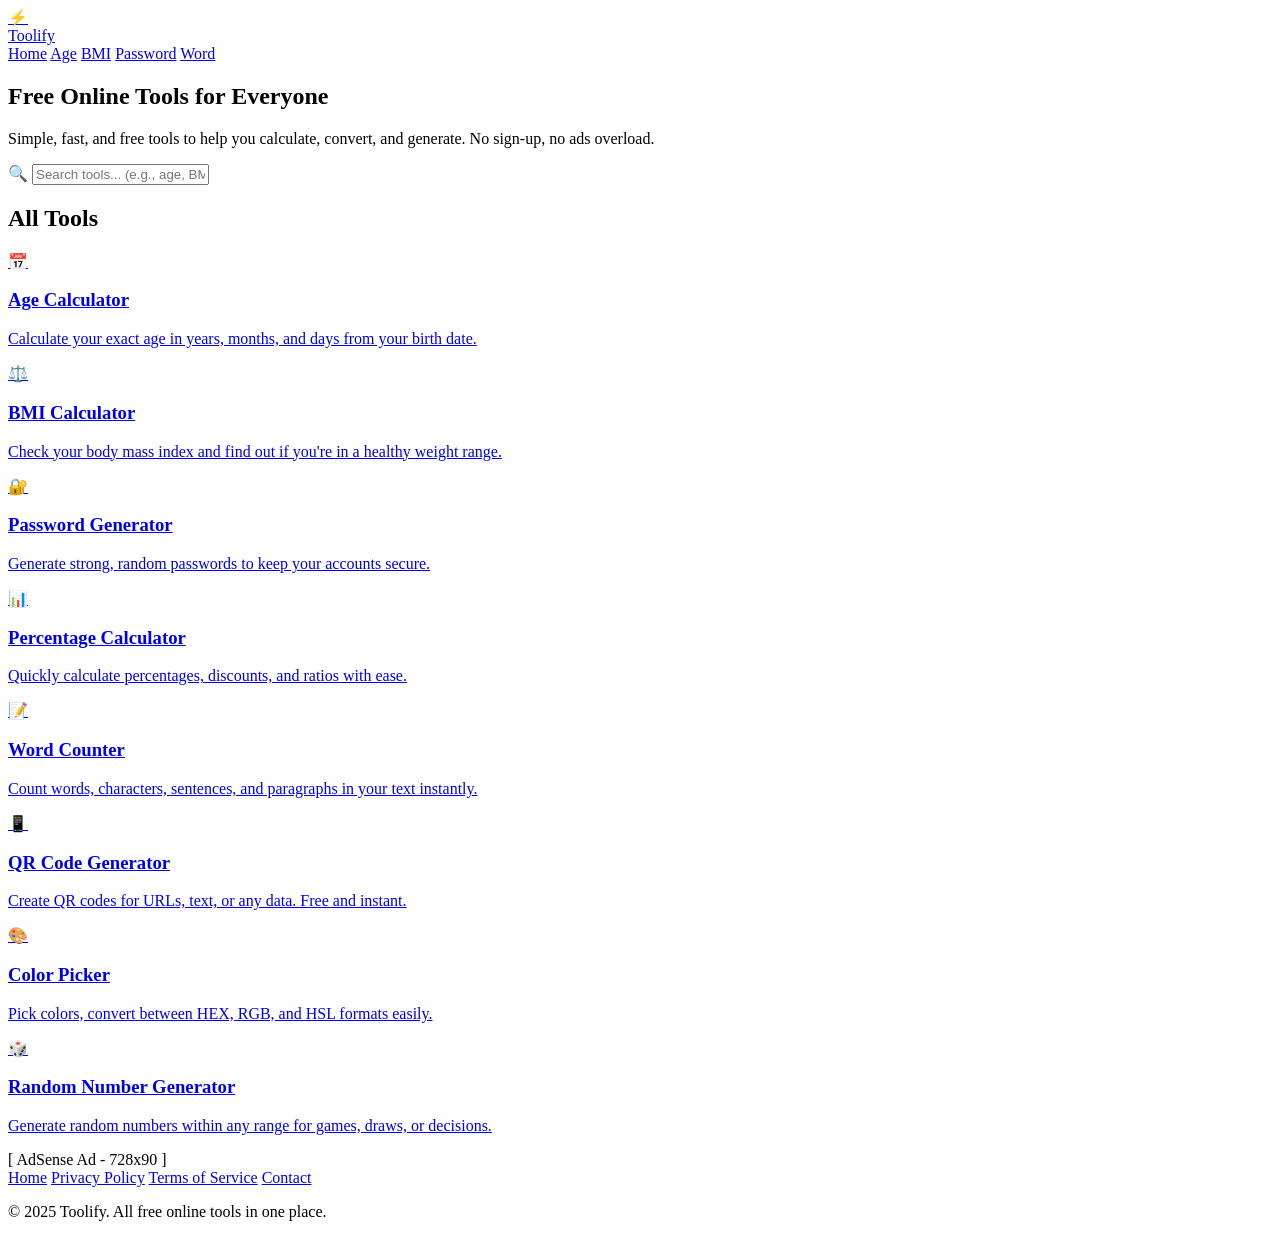
==== index.html @ ce328bba "Add index.html" ====
<!DOCTYPE html>
<html lang="en">
<head>
  <meta charset="UTF-8">
  <meta name="viewport" content="width=device-width, initial-scale=1.0">
  <title>Toolify - Free Online Tools | Calculator, Generator, Converter</title>
  <meta name="description" content="Free online tools to help you calculate, convert, and generate. No sign-up required. Age calculator, BMI calculator, password generator, word counter, and more.">
  <meta name="keywords" content="online tools, free calculator, age calculator, BMI calculator, password generator, word counter, QR code generator, percentage calculator">
  <meta name="robots" content="index, follow">
  <link rel="canonical" href="https://toolify.tools/">
  <link rel="stylesheet" href="css/style.css">
</head>
<body>

<header class="header">
  <div class="header-inner">
    <a href="index.html" class="logo">
      <div class="logo-icon">⚡</div>
      Toolify
    </a>
    <nav class="nav-links">
      <a href="index.html">Home</a>
      <a href="tools/age-calculator.html">Age</a>
      <a href="tools/bmi-calculator.html">BMI</a>
      <a href="tools/password-generator.html">Password</a>
      <a href="tools/word-counter.html">Word</a>
    </nav>
  </div>
</header>

<main>
  <section class="hero">
    <h1>Free Online <span>Tools</span> for Everyone</h1>
    <p>Simple, fast, and free tools to help you calculate, convert, and generate. No sign-up, no ads overload.</p>
    <div class="hero-search">
      <span class="search-icon">🔍</span>
      <input type="text" id="toolSearch" placeholder="Search tools... (e.g., age, BMI, password)" oninput="filterTools()">
    </div>
  </section>

  <section class="tools-section">
    <div class="container">
      <h2 class="section-title">All Tools</h2>
      <div class="tool-grid" id="toolGrid">
        
        <a href="tools/age-calculator.html" class="tool-card" data-keywords="age calculator birthday date birth how old">
          <div class="tool-card-icon blue">📅</div>
          <h3>Age Calculator</h3>
          <p>Calculate your exact age in years, months, and days from your birth date.</p>
        </a>

        <a href="tools/bmi-calculator.html" class="tool-card" data-keywords="bmi body mass index weight health fitness">
          <div class="tool-card-icon green">⚖️</div>
          <h3>BMI Calculator</h3>
          <p>Check your body mass index and find out if you're in a healthy weight range.</p>
        </a>

        <a href="tools/password-generator.html" class="tool-card" data-keywords="password generator strong secure random safety">
          <div class="tool-card-icon red">🔐</div>
          <h3>Password Generator</h3>
          <p>Generate strong, random passwords to keep your accounts secure.</p>
        </a>

        <a href="tools/percentage-calculator.html" class="tool-card" data-keywords="percentage percent calculate math discount tip">
          <div class="tool-card-icon orange">📊</div>
          <h3>Percentage Calculator</h3>
          <p>Quickly calculate percentages, discounts, and ratios with ease.</p>
        </a>

        <a href="tools/word-counter.html" class="tool-card" data-keywords="word counter count characters text essay writing">
          <div class="tool-card-icon teal">📝</div>
          <h3>Word Counter</h3>
          <p>Count words, characters, sentences, and paragraphs in your text instantly.</p>
        </a>

        <a href="tools/qr-code-generator.html" class="tool-card" data-keywords="qr code generator scanner barcode link url">
          <div class="tool-card-icon purple">📱</div>
          <h3>QR Code Generator</h3>
          <p>Create QR codes for URLs, text, or any data. Free and instant.</p>
        </a>

        <a href="tools/color-picker.html" class="tool-card" data-keywords="color picker hex rgb hsl design palette">
          <div class="tool-card-icon purple">🎨</div>
          <h3>Color Picker</h3>
          <p>Pick colors, convert between HEX, RGB, and HSL formats easily.</p>
        </a>

        <a href="tools/random-number-generator.html" class="tool-card" data-keywords="random number generator dice lottery pick">
          <div class="tool-card-icon blue">🎲</div>
          <h3>Random Number Generator</h3>
          <p>Generate random numbers within any range for games, draws, or decisions.</p>
        </a>

      </div>
    </div>
  </section>

  <div class="container">
    <div class="ad-placeholder">[ AdSense Ad - 728x90 ]</div>
  </div>
</main>

<footer class="footer">
  <div class="footer-links">
    <a href="index.html">Home</a>
    <a href="#">Privacy Policy</a>
    <a href="#">Terms of Service</a>
    <a href="#">Contact</a>
  </div>
  <p>&copy; 2025 Toolify. All free online tools in one place.</p>
</footer>

<script>
function filterTools() {
  const query = document.getElementById('toolSearch').value.toLowerCase().trim();
  const cards = document.querySelectorAll('.tool-card');
  cards.forEach(card => {
    const keywords = card.dataset.keywords || '';
    const text = (card.textContent + ' ' + keywords).toLowerCase();
    card.style.display = (!query || text.includes(query)) ? '' : 'none';
  });
}
</script>
</body>
</html>
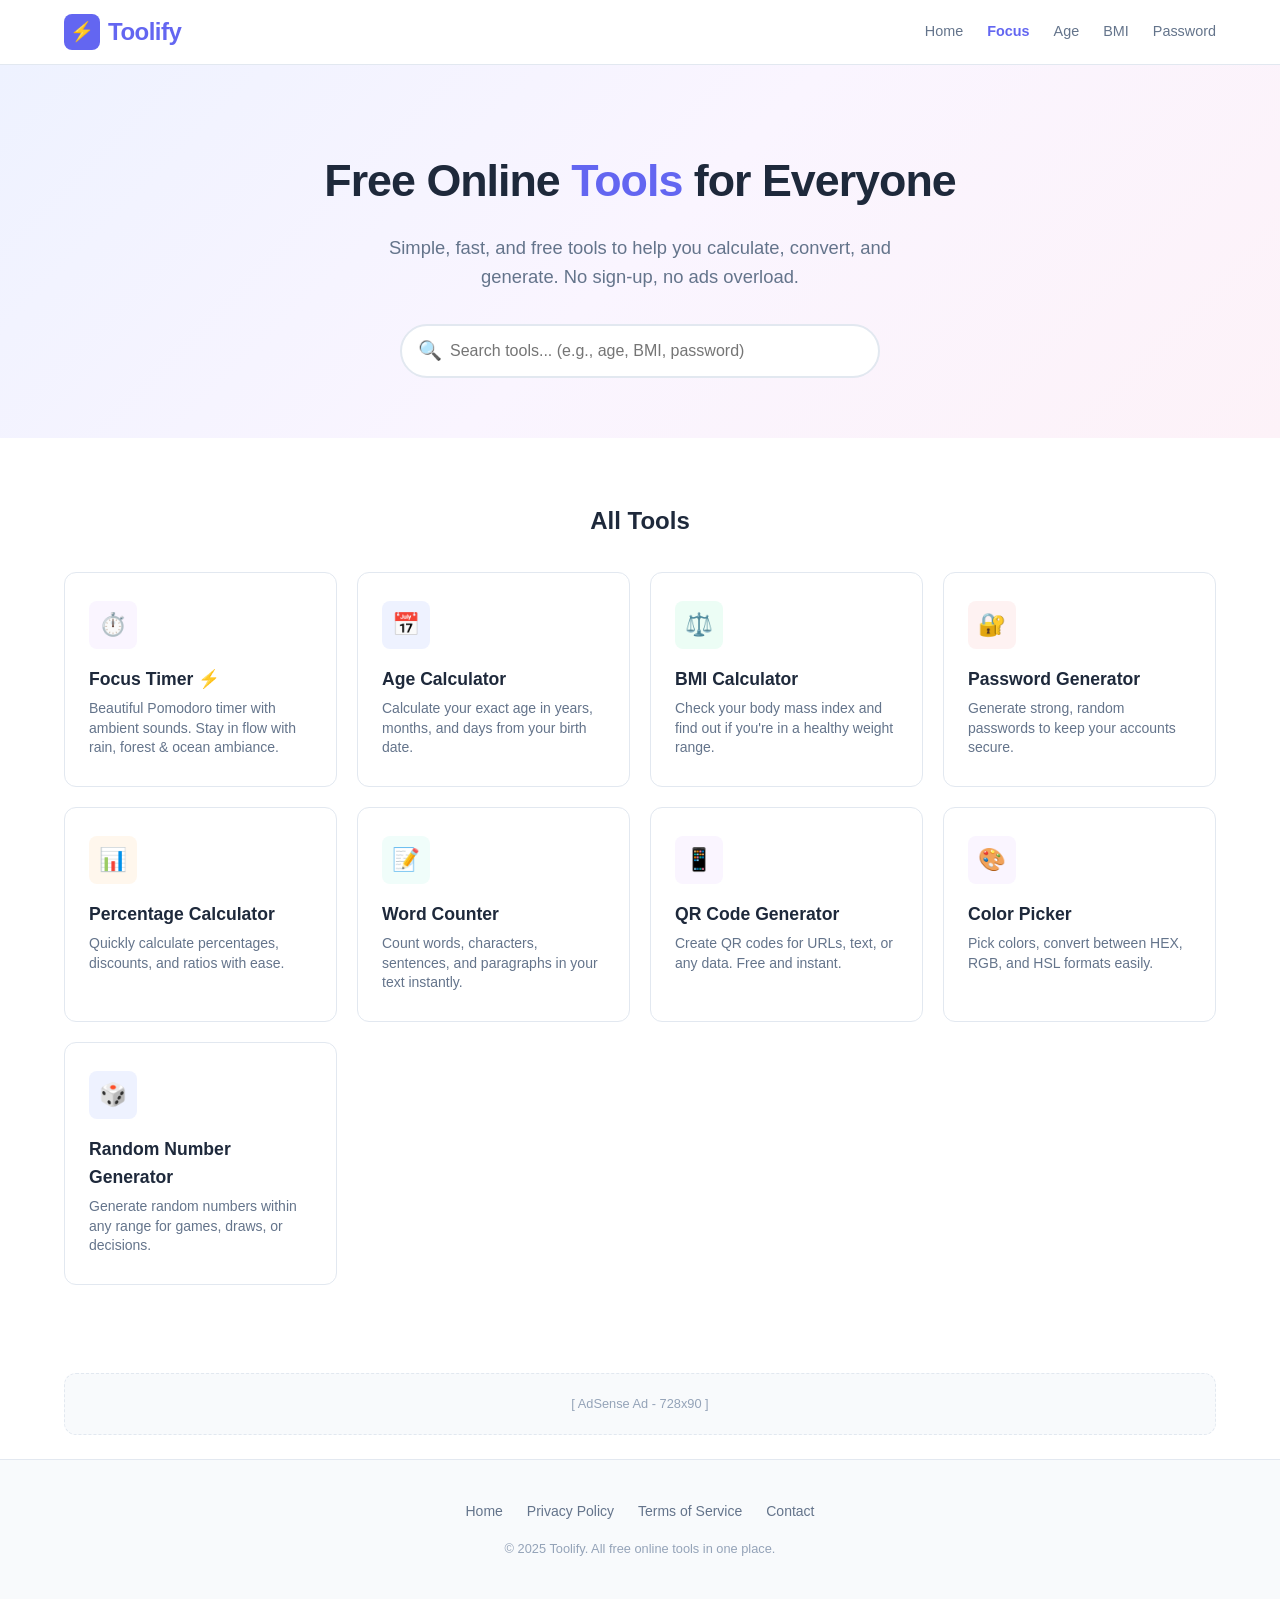
==== commit 56c52b69: "Add Focus Timer to homepage" ====
--- a/index.html
+++ b/index.html
@@ -20,10 +20,10 @@
     </a>
     <nav class="nav-links">
       <a href="index.html">Home</a>
+      <a href="tools/focus-timer.html" style="color:var(--primary);font-weight:700">Focus</a>
       <a href="tools/age-calculator.html">Age</a>
       <a href="tools/bmi-calculator.html">BMI</a>
       <a href="tools/password-generator.html">Password</a>
-      <a href="tools/word-counter.html">Word</a>
     </nav>
   </div>
 </header>
@@ -43,6 +43,12 @@
       <h2 class="section-title">All Tools</h2>
       <div class="tool-grid" id="toolGrid">
         
+        <a href="tools/focus-timer.html" class="tool-card" data-keywords="focus timer pomodoro timer tomato clock productivity ambient sound rain forest ocean cafe">
+          <div class="tool-card-icon purple">⏱️</div>
+          <h3>Focus Timer ⚡</h3>
+          <p>Beautiful Pomodoro timer with ambient sounds. Stay in flow with rain, forest & ocean ambiance.</p>
+        </a>
+
         <a href="tools/age-calculator.html" class="tool-card" data-keywords="age calculator birthday date birth how old">
           <div class="tool-card-icon blue">📅</div>
           <h3>Age Calculator</h3>
--- a/css/style.css
+++ b/css/style.css
@@ -0,0 +1,116 @@
+/* === Toolify - Free Online Tools === */
+:root {
+  --bg: #ffffff;
+  --bg-secondary: #f8fafc;
+  --text: #1e293b;
+  --text-secondary: #64748b;
+  --text-muted: #94a3b8;
+  --border: #e2e8f0;
+  --primary: #6366f1;
+  --primary-hover: #4f46e5;
+  --primary-light: #eef2ff;
+  --success: #10b981;
+  --warning: #f59e0b;
+  --danger: #ef4444;
+  --shadow-sm: 0 1px 2px rgba(0,0,0,0.05);
+  --shadow: 0 1px 3px rgba(0,0,0,0.1), 0 1px 2px rgba(0,0,0,0.06);
+  --shadow-md: 0 4px 6px -1px rgba(0,0,0,0.1), 0 2px 4px -2px rgba(0,0,0,0.1);
+  --shadow-lg: 0 10px 15px -3px rgba(0,0,0,0.1), 0 4px 6px -4px rgba(0,0,0,0.1);
+  --radius: 12px;
+  --radius-sm: 8px;
+  --radius-lg: 16px;
+  --max-width: 1200px;
+  --font: -apple-system, BlinkMacSystemFont, 'Segoe UI', Roboto, 'Helvetica Neue', Arial, sans-serif;
+}
+
+* { margin: 0; padding: 0; box-sizing: border-box; }
+html { font-size: 16px; scroll-behavior: smooth; }
+body { font-family: var(--font); background: var(--bg); color: var(--text); line-height: 1.6; min-height: 100vh; }
+a { color: var(--primary); text-decoration: none; }
+a:hover { color: var(--primary-hover); }
+
+.container { max-width: var(--max-width); margin: 0 auto; padding: 0 24px; }
+
+.header { border-bottom: 1px solid var(--border); position: sticky; top: 0; z-index: 100; backdrop-filter: blur(10px); background: rgba(255,255,255,0.95); }
+.header-inner { display: flex; align-items: center; justify-content: space-between; height: 64px; max-width: var(--max-width); margin: 0 auto; padding: 0 24px; }
+
+.logo { font-size: 1.5rem; font-weight: 800; color: var(--primary); display: flex; align-items: center; gap: 8px; letter-spacing: -0.5px; }
+.logo-icon { width: 36px; height: 36px; background: var(--primary); color: white; border-radius: var(--radius-sm); display: flex; align-items: center; justify-content: center; font-size: 1.2rem; font-weight: 700; }
+
+.nav-links { display: flex; gap: 24px; align-items: center; }
+.nav-links a { color: var(--text-secondary); font-size: 0.9rem; font-weight: 500; transition: color 0.2s; }
+.nav-links a:hover { color: var(--primary); }
+
+.hero { text-align: center; padding: 80px 24px 60px; background: linear-gradient(135deg, #eef2ff 0%, #faf5ff 50%, #fdf2f8 100%); }
+.hero h1 { font-size: 2.8rem; font-weight: 800; letter-spacing: -1px; color: var(--text); margin-bottom: 16px; }
+.hero h1 span { color: var(--primary); }
+.hero p { font-size: 1.15rem; color: var(--text-secondary); max-width: 560px; margin: 0 auto 32px; }
+
+.hero-search { position: relative; max-width: 480px; margin: 0 auto; }
+.hero-search input { width: 100%; padding: 16px 20px 16px 48px; border: 2px solid var(--border); border-radius: 50px; font-size: 1rem; font-family: var(--font); outline: none; transition: border-color 0.2s, box-shadow 0.2s; background: white; }
+.hero-search input:focus { border-color: var(--primary); box-shadow: 0 0 0 4px var(--primary-light); }
+.hero-search .search-icon { position: absolute; left: 18px; top: 50%; transform: translateY(-50%); color: var(--text-muted); font-size: 1.2rem; }
+
+.tools-section { padding: 64px 0; }
+.section-title { font-size: 1.5rem; font-weight: 700; margin-bottom: 32px; text-align: center; }
+
+.tool-grid { display: grid; grid-template-columns: repeat(auto-fill, minmax(260px, 1fr)); gap: 20px; }
+.tool-card { background: var(--bg); border: 1px solid var(--border); border-radius: var(--radius); padding: 28px 24px; transition: all 0.2s; cursor: pointer; text-decoration: none; color: var(--text); display: block; }
+.tool-card:hover { border-color: var(--primary); box-shadow: var(--shadow-md); transform: translateY(-2px); }
+.tool-card-icon { width: 48px; height: 48px; border-radius: var(--radius-sm); display: flex; align-items: center; justify-content: center; font-size: 1.4rem; margin-bottom: 16px; }
+.tool-card-icon.blue { background: #eef2ff; color: #6366f1; }
+.tool-card-icon.green { background: #ecfdf5; color: #10b981; }
+.tool-card-icon.orange { background: #fff7ed; color: #f97316; }
+.tool-card-icon.purple { background: #faf5ff; color: #a855f7; }
+.tool-card-icon.red { background: #fef2f2; color: #ef4444; }
+.tool-card-icon.teal { background: #f0fdfa; color: #14b8a6; }
+.tool-card h3 { font-size: 1.1rem; font-weight: 600; margin-bottom: 6px; }
+.tool-card p { font-size: 0.875rem; color: var(--text-secondary); line-height: 1.4; }
+
+.tool-page { max-width: 800px; margin: 0 auto; padding: 48px 24px; }
+.tool-page h1 { font-size: 2rem; font-weight: 700; margin-bottom: 8px; }
+.tool-page .subtitle { color: var(--text-secondary); margin-bottom: 32px; }
+
+.tool-card-main { background: var(--bg); border: 1px solid var(--border); border-radius: var(--radius-lg); padding: 32px; box-shadow: var(--shadow-sm); }
+
+.form-group { margin-bottom: 20px; }
+.form-group label { display: block; font-size: 0.875rem; font-weight: 600; margin-bottom: 6px; color: var(--text); }
+.form-group input, .form-group select, .form-group textarea { width: 100%; padding: 12px 16px; border: 1.5px solid var(--border); border-radius: var(--radius-sm); font-size: 1rem; font-family: var(--font); outline: none; transition: border-color 0.2s, box-shadow 0.2s; background: var(--bg); }
+.form-group input:focus, .form-group select:focus, .form-group textarea:focus { border-color: var(--primary); box-shadow: 0 0 0 3px var(--primary-light); }
+textarea { resize: vertical; min-height: 120px; }
+
+.btn { display: inline-flex; align-items: center; justify-content: center; padding: 12px 24px; background: var(--primary); color: white; border: none; border-radius: var(--radius-sm); font-size: 0.95rem; font-weight: 600; font-family: var(--font); cursor: pointer; transition: all 0.2s; gap: 8px; }
+.btn:hover { background: var(--primary-hover); transform: translateY(-1px); box-shadow: var(--shadow-md); }
+.btn-secondary { background: var(--bg-secondary); color: var(--text); border: 1px solid var(--border); }
+.btn-secondary:hover { background: var(--border); color: var(--text); }
+.btn-sm { padding: 8px 16px; font-size: 0.85rem; }
+
+.result-box { background: var(--primary-light); border: 1px solid #c7d2fe; border-radius: var(--radius); padding: 20px 24px; margin-top: 24px; display: none; }
+.result-box.visible { display: block; }
+.result-box .result-value { font-size: 2rem; font-weight: 700; color: var(--primary); }
+.result-box .result-label { font-size: 0.875rem; color: var(--text-secondary); margin-top: 4px; }
+
+.ad-placeholder { background: var(--bg-secondary); border: 1px dashed var(--border); border-radius: var(--radius); padding: 20px; text-align: center; margin: 24px 0; color: var(--text-muted); font-size: 0.8rem; }
+
+.footer { border-top: 1px solid var(--border); padding: 40px 24px; text-align: center; color: var(--text-secondary); font-size: 0.875rem; background: var(--bg-secondary); }
+.footer-links { display: flex; gap: 24px; justify-content: center; margin-bottom: 16px; flex-wrap: wrap; }
+.footer-links a { color: var(--text-secondary); font-size: 0.875rem; }
+.footer-links a:hover { color: var(--primary); }
+.footer p { font-size: 0.8rem; color: var(--text-muted); }
+
+.breadcrumb { display: flex; gap: 8px; align-items: center; font-size: 0.875rem; color: var(--text-muted); margin-bottom: 24px; }
+.breadcrumb a { color: var(--text-secondary); }
+
+@media (max-width: 768px) {
+  .hero h1 { font-size: 2rem; }
+  .hero { padding: 48px 16px 40px; }
+  .tool-grid { grid-template-columns: repeat(2, 1fr); gap: 12px; }
+  .tool-card { padding: 20px 16px; }
+  .tool-page { padding: 32px 16px; }
+  .tool-card-main { padding: 20px; }
+  .nav-links { gap: 12px; }
+}
+@media (max-width: 480px) {
+  .tool-grid { grid-template-columns: 1fr; }
+  .hero h1 { font-size: 1.6rem; }
+}
